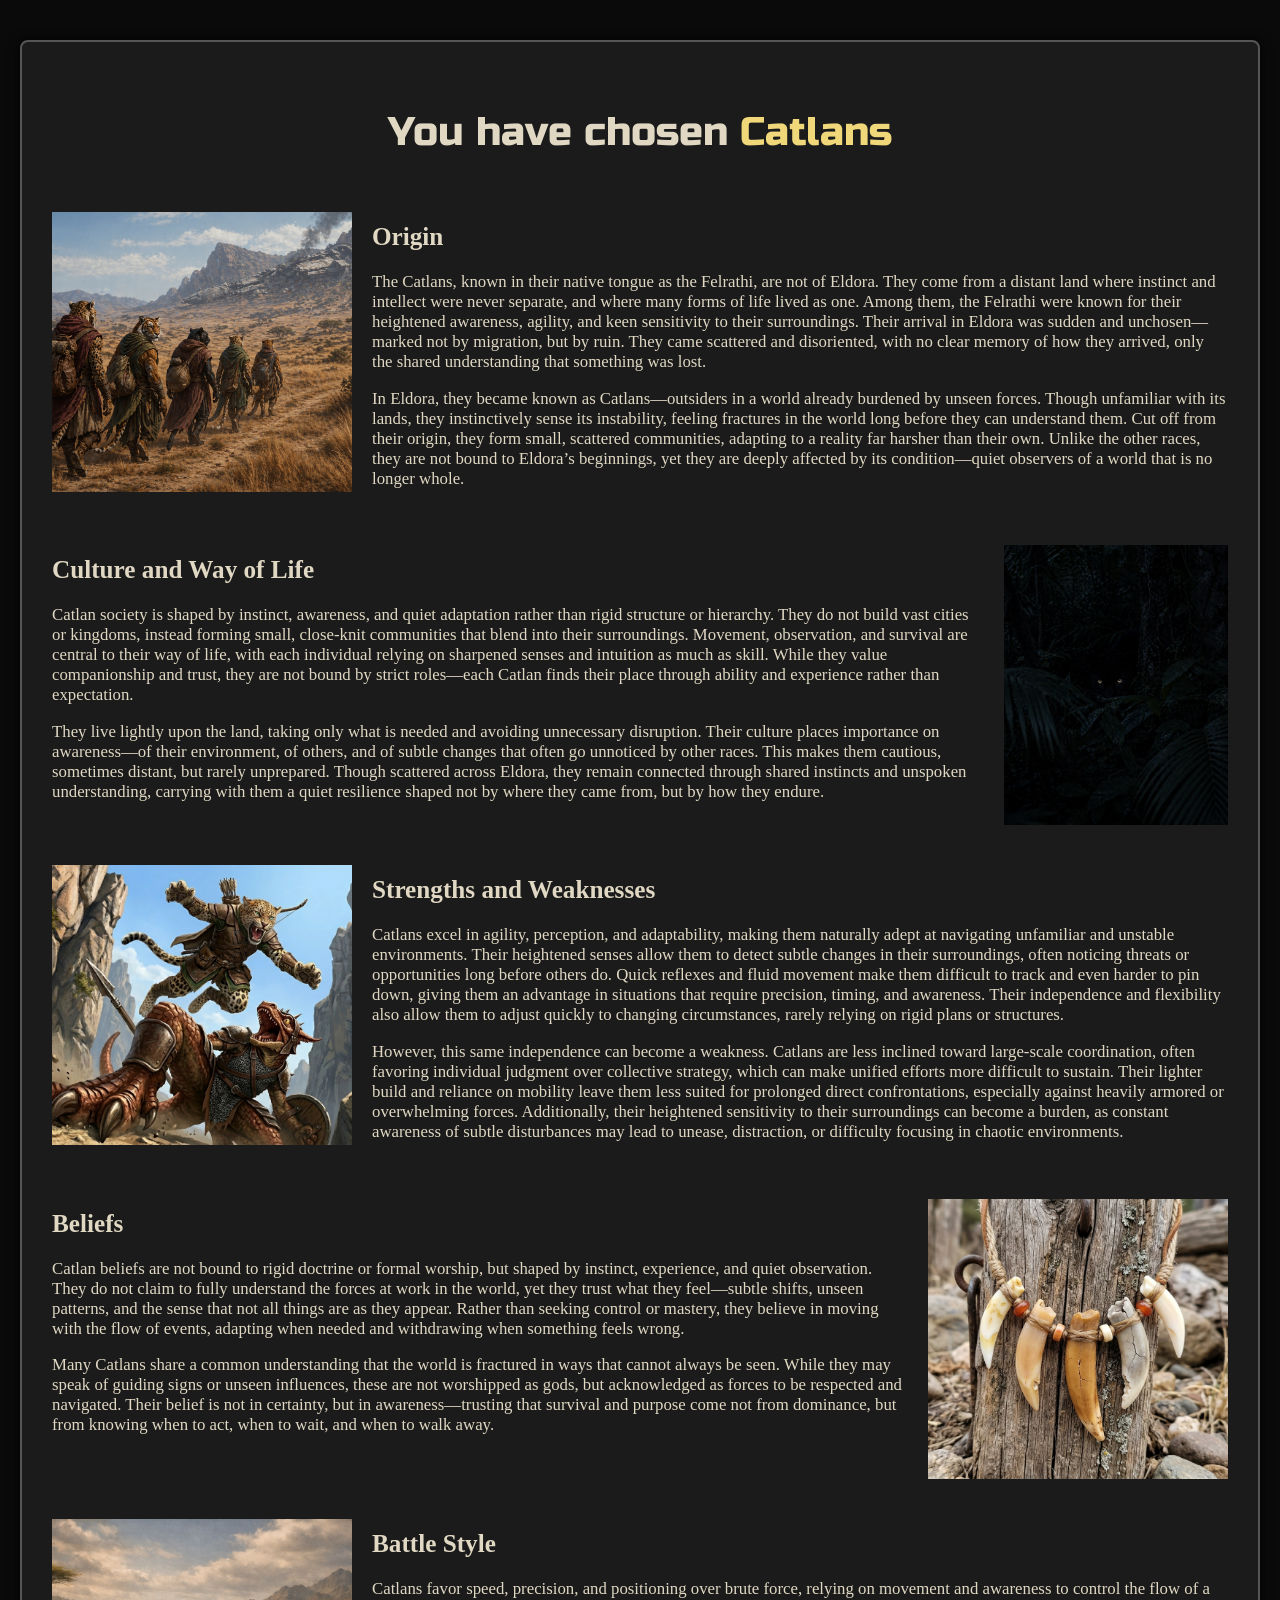
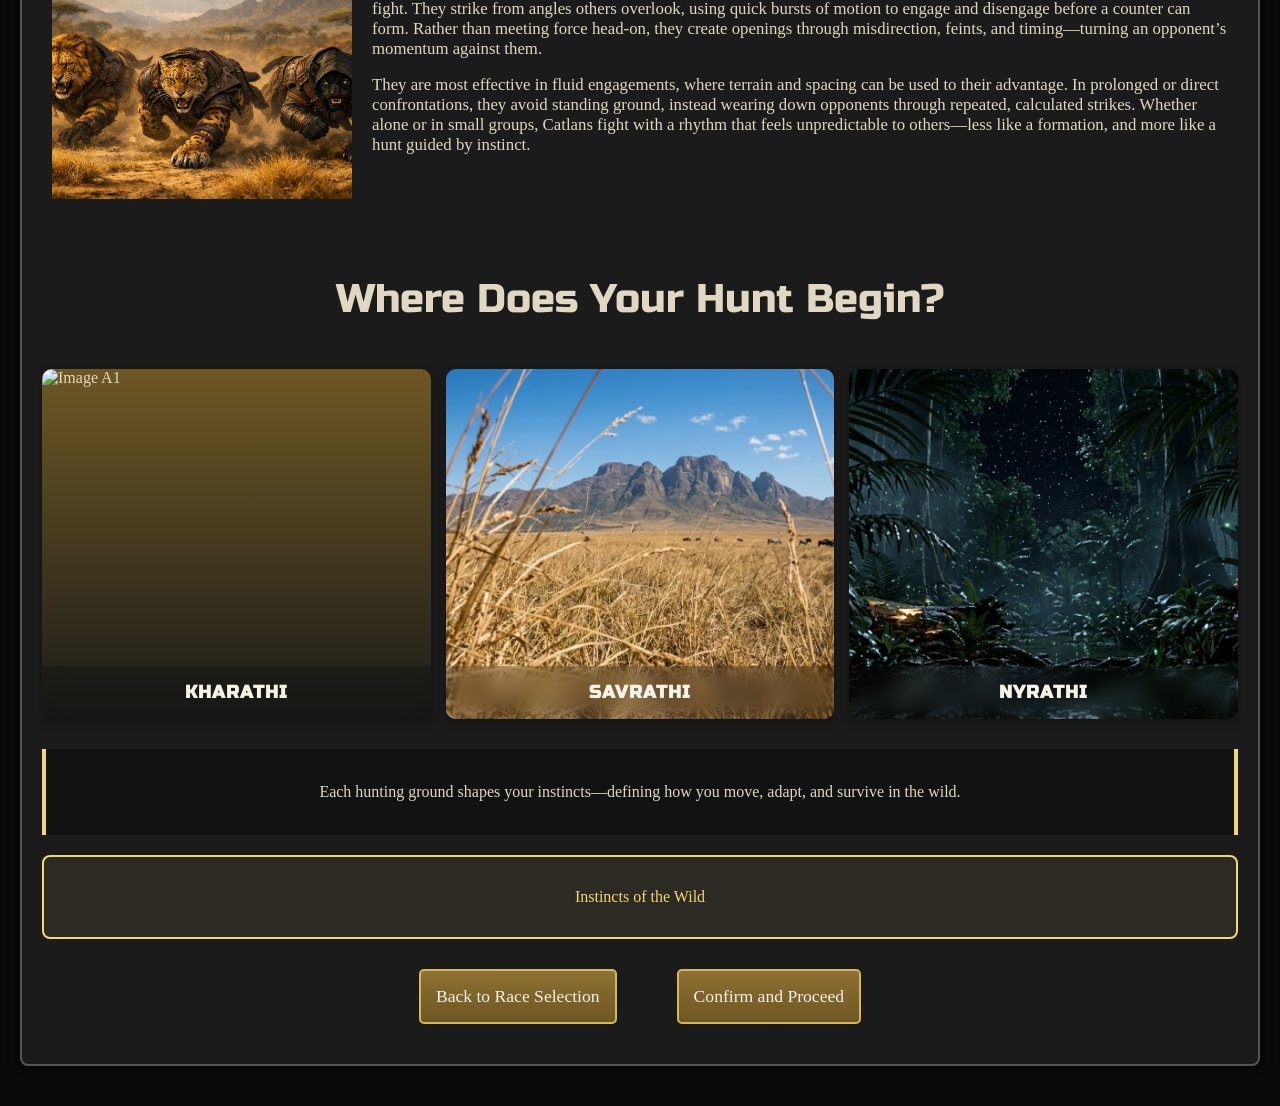
==== myfrpg-race-select-catlans.html @ 37b5cd44 "Initialize project" ====
<!DOCTYPE html>
<html lang="en">

<head>
    <meta charset="UTF-8" />
    <title>Master Your Fate RPG - Race - Select - Catlan</title>
    <link rel="stylesheet" href="css/style-myfrpg.css" />
    <link rel="preconnect" href="https://fonts.googleapis.com">
    <link rel="preconnect" href="https://fonts.gstatic.com" crossorigin>
    <link href="https://fonts.googleapis.com/css2?family=Manufacturing+Consent&family=Russo+One&display=swap"
        rel="stylesheet">
</head>

<body class="all-other-pages">
    <main>
        <div class="mainSelect">
            <div class="headerBox">
                <h3 class="pageTitle">You have chosen <span>Catlans</span></h3>
            </div>

            <div class="imageTextContainer">
                <div class="raceDescribeSection">
                    <img src="img/catlan-class-describe-origin.png" alt="Image A1">
                    <div class="raceDescribeText">
                        <h2>Origin</h2>
                        <p>The Catlans, known in their native tongue as the Felrathi, are not of Eldora. They come from
                            a distant land where instinct and intellect were never separate, and where many forms of
                            life lived as one. Among them, the Felrathi were known for their heightened awareness,
                            agility, and keen sensitivity to their surroundings. Their arrival in Eldora was sudden and
                            unchosen—marked not by migration, but by ruin. They came scattered and disoriented, with no
                            clear memory of how they arrived, only the shared understanding that something was lost.</p>

                        <p>In Eldora, they became known as Catlans—outsiders in a world already burdened by unseen
                            forces. Though unfamiliar with its lands, they instinctively sense its instability, feeling
                            fractures in the world long before they can understand them. Cut off from their origin, they
                            form small, scattered communities, adapting to a reality far harsher than their own. Unlike
                            the other races, they are not bound to Eldora’s beginnings, yet they are deeply affected by
                            its condition—quiet observers of a world that is no longer whole.</p>
                    </div>
                </div>
                <div class="raceDescribeSection">
                    <img src="img/catlan-class-describe-culture.png" alt="Image A1" class="img900">
                    <div class="raceDescribeText">
                        <h2>Culture and Way of Life</h2>
                        <p>Catlan society is shaped by instinct, awareness, and quiet adaptation rather than rigid
                            structure or hierarchy. They do not build vast cities or kingdoms, instead forming small,
                            close-knit communities that blend into their surroundings. Movement, observation, and
                            survival are central to their way of life, with each individual relying on sharpened senses
                            and intuition as much as skill. While they value companionship and trust, they are not bound
                            by strict roles—each Catlan finds their place through ability and experience rather than
                            expectation.
                        </p>

                        <p>They live lightly upon the land, taking only what is needed and avoiding unnecessary
                            disruption. Their culture places importance on awareness—of their environment, of others,
                            and of subtle changes that often go unnoticed by other races. This makes them cautious,
                            sometimes distant, but rarely unprepared. Though scattered across Eldora, they remain
                            connected through shared instincts and unspoken understanding, carrying with them a quiet
                            resilience shaped not by where they came from, but by how they endure.</p>
                    </div>
                    <img src="img/catlan-class-describe-culture.png" alt="Image A1" class="imgReg">
                </div>
                <div class="raceDescribeSection">
                    <img src="img/catlan-class-describe-strength-weakness.png" alt="Image A1">
                    <div class=" raceDescribeText">
                        <h2>Strengths and Weaknesses</h2>
                        <p>Catlans excel in agility, perception, and adaptability, making them naturally adept at
                            navigating unfamiliar and unstable environments. Their heightened senses allow them to
                            detect subtle changes in their surroundings, often noticing threats or opportunities long
                            before others do. Quick reflexes and fluid movement make them difficult to track and even
                            harder to pin down, giving them an advantage in situations that require precision, timing,
                            and awareness. Their independence and flexibility also allow them to adjust quickly to
                            changing circumstances, rarely relying on rigid plans or structures.</p>

                        <p>However, this same independence can become a weakness. Catlans are less inclined toward
                            large-scale coordination, often favoring individual judgment over collective strategy, which
                            can make unified efforts more difficult to sustain. Their lighter build and reliance on
                            mobility leave them less suited for prolonged direct confrontations, especially against
                            heavily armored or overwhelming forces. Additionally, their heightened sensitivity to their
                            surroundings can become a burden, as constant awareness of subtle disturbances may lead to
                            unease, distraction, or difficulty focusing in chaotic environments.</p>
                    </div>
                </div>
                <div class="raceDescribeSection">
                    <img src="img/catlan-class-describe-beliefs.png" alt="Image A1" class="img900">
                    <div class="raceDescribeText">
                        <h2>Beliefs</h2>
                        <p>Catlan beliefs are not bound to rigid doctrine or formal worship, but shaped by instinct,
                            experience, and quiet observation. They do not claim to fully understand the forces at work
                            in the world, yet they trust what they feel—subtle shifts, unseen patterns, and the sense
                            that not all things are as they appear. Rather than seeking control or mastery, they believe
                            in moving with the flow of events, adapting when needed and withdrawing when something feels
                            wrong.</p>

                        <p>Many Catlans share a common understanding that the world is fractured in ways that cannot
                            always be seen. While they may speak of guiding signs or unseen influences, these are not
                            worshipped as gods, but acknowledged as forces to be respected and navigated. Their belief
                            is not in certainty, but in awareness—trusting that survival and purpose come not from
                            dominance, but from knowing when to act, when to wait, and when to walk away.</p>
                    </div>
                    <img src="img/catlan-class-describe-beliefs.png" alt="Image A1" class="imgReg">
                </div>
                <div class="raceDescribeSection">
                    <img src="img/catlan-class-describe-battle-style.png" alt="Image A1">
                    <div class="raceDescribeText">
                        <h2>Battle Style</h2>
                        <p>Catlans favor speed, precision, and positioning over brute force, relying on movement and
                            awareness to control the flow of a fight. They strike from angles others overlook, using
                            quick bursts of motion to engage and disengage before a counter can form. Rather than
                            meeting force head-on, they create openings through misdirection, feints, and timing—turning
                            an opponent’s momentum against them.</p>

                        <p>They are most effective in fluid engagements, where terrain and spacing can be used to their
                            advantage. In prolonged or direct confrontations, they avoid standing ground, instead
                            wearing down opponents through repeated, calculated strikes. Whether alone or in small
                            groups, Catlans fight with a rhythm that feels unpredictable to others—less like a
                            formation, and more like a hunt guided by instinct.</p>
                    </div>
                </div>
            </div>

            <!--- Starting Zones --->
            <div class="headerBox headerBox2">
                <h3 class="pageTitle">Where Does Your Hunt Begin?</h3>
            </div>

            <!-- Starting Zones Images Container -->
            <div class="gallery-container-startingzones">

                <!-- Sylvaeriel -->
                <div class="gallery-item gallery-item-startingzones lockSelect">
                    <div class="image-wrapper2">
                        <img src="img/Kharathi.png" alt="Image A1">
                    </div>

                    <div class="image-name">Kharathi</div>

                    <!-- Hidden text source -->
                    <div class="describe-main2 hidden centerText">
                        <p>The Kharathi make their home in mountains and highlands, where strength, balance, and
                            endurance are constantly tested.<br>

                            They stand firm where others falter, mastering terrain that demands control and
                            discipline.<br>

                            To them, the hunt is not fleeting—it is a test of who can outlast the other.
                        </p>
                    </div>
                    <div class="describe-extra2 hidden">
                        <span class='racials'><strong>Predatory Focus:</strong></span> +25% Immune to Knockbacks or
                        Stagger, +5% Stamina Regeneration<br>
                    </div>
                </div>

                <!-- Valenreach -->
                <div class="gallery-item gallery-item-startingzones lockSelect">
                    <div class="image-wrapper2 ">
                        <img src="img/Savrathi.png" alt="Image A1">
                    </div>

                    <div class="image-name">Savrathi</div>

                    <!-- Hidden text source -->
                    <div class="describe-main2 hidden centerText">
                        <p>The Savrathi roam the open grasslands, where survival depends on speed, awareness, and
                            constant movement.<br>
                            They are quick to act, relying on sharp instincts to detect danger and opportunity from
                            afar.<br>
                            To them, the hunt is not just pursuit—it is knowing when to move, and never standing still
                            for long.
                        </p>

                    </div>
                    <div class="describe-extra2 hidden centerText">
                        <span class='racials'><strong>First Strike:</strong></span> +5% Damage on First Hit against a
                        Target, Always Strike First<br>
                    </div>
                </div>

                <!-- Luminaria -->
                <div class="gallery-item gallery-item-startingzones lockSelect">
                    <div class="image-wrapper2">
                        <img src="img/Nyrathi.png" alt="Image A1">
                    </div>

                    <div class="image-name">Nyrathi</div>

                    <!-- Hidden text source -->
                    <div class="describe-main2 hidden centerText">
                        <p>The Nyrathi dwell within dense forests and jungles, where silence and patience are the keys
                            to survival.<br>

                            They move with precision and restraint, striking only when the moment is certain.<br>

                            To them, the hunt is not about speed, but control—remaining unseen until it is already over.
                        </p>
                    </div>
                    <div class="describe-extra2 hidden">
                        <span class='racials'><strong>Primal Savagery:</strong></span> +10% Damage when below 75%
                        Health, +5% Critical Hit Chance<br>
                    </div>
                </div>
            </div>


            <div class="catlansStartingGrounds gameText" id="shortDescriptionContainer">
                <p id="mainInfoText2" class="centerText">Each hunting ground shapes your instincts—defining how you
                    move, adapt, and survive in the wild.</p>
            </div>
            <div class="extraInfo">
                <p id="extraInfoText2">Instincts of the Wild</p>
            </div>


            <!-- Back button and Confirm button -->
            <div id="standardBtnContainer">
                <button id="backBtn" class="confirmProceed">Back to Race Selection</button>
                <button id="confirmBtn" class="confirmProceed">Confirm and Proceed</button>
            </div>
        </div>
    </main>
    <!-- Modal for small screens -->
    <div id="mobileModal" class="modal">
        <div class="modal-content">
            <span class="close-btn">&times;</span>
            <div id="modalMainText"></div>
            <div id="modalExtraInfo"></div>
        </div>
    </div>
    </main>

    <script src="js/script-myfrpg.js"></script>
</body>

</html>
---- css/style-myfrpg.css ----
/* =========================================================
   GLOBAL STYLES (Shared across all pages)
   ========================================================= */
* {
  box-sizing: border-box;
}

body {
  background-color: #0a0a0a;
  font-family: 'Georgia', serif;
  margin: 0;
  padding: 0;
  color: #e0d8c3;
  opacity: 0;
}

.all-other-pages {
  transition: opacity 0.3s ease;
}

.title-page-only {
  opacity: 0;
  transition: opacity 1.5s ease;
}

body.loaded {
  opacity: 1;
}

main {
  display: flex;
  justify-content: center;
  padding: 40px 20px;
}

a {
  text-decoration: none;
}

.mainSelect {
  max-width: 1500px;
  width: 100%;
  background-color: #1b1b1b;
  padding: 20px;
  border: 2px solid #555;
  border-radius: 8px;
  box-shadow: 0 0 12px #000;
}

.headerBox {
  text-align: center;
  margin-bottom: 20px;
}

.headerBox2 {
  margin-top: -70px;
}

.pageTitle {
  line-height: 1.5;
  color: #e0d8c3;
  font-size: 2.5rem;
  font-family: "Russo One", sans-serif;
  font-weight: 400;
  font-style: normal;
}

.pageTitle span {
  color: #f0d87a;
}

.gameText {
  background-color: #121212;
  margin-top: 30px;
  padding: 15px;
  border-left: 4px solid #f0d87a;
  border-right: 4px solid #f0d87a;
  line-height: 1.5;
  color: #e0d8c3;
  font-size: 1rem;
  text-align: center;
  transition: opacity 0.3s ease, transform 0.3s ease;
  opacity: 1;
  transform: translateY(0);
}

.centerText {
  text-align: center;
}

/* Hidden elements */
.hidden {
  display: none;
}

.yellow {
  color: #f0d87a;
}

.cool-blue {
  color: #7A92F0;
}

.bigger {
  font-size: 1.3em;
}


/* =========================================================
   START SCREEN (myfrpg-start.html)
   ========================================================= */
#landingPage {
  max-width: 1200px;
  width: 100%;
  background-color: #1b1b1b;
  padding: 20px;
  border: 2px solid #555;
  border-radius: 8px;
  box-shadow: 0 0 12px #000;
}

/* Stats (hidden on intro) */
#stats {
  background-color: #222;
  border: 1px solid #555;
  padding: 10px;
  margin-bottom: 10px;
  display: none;
  /* set display to flex to display stats box */
  justify-content: space-around;
  font-weight: bold;
}

.stat {
  color: #f0d87a;
}

/* Intro Button */
#standardBtnContainer {
  display: flex;
  justify-content: center;
  margin-bottom: 20px;
}

#standardBtnContainer button,
#mobileModal button {
  background: linear-gradient(to bottom, #8e7032, #6e5723);
  border: 2px solid #d3b95c;
  color: #f5f3e7;
  padding: 15px 15px;
  margin-top: 30px;
  margin-left: 30px;
  margin-right: 30px;
  font-size: 1.1em;
  cursor: pointer;
  font-family: 'Georgia', serif;
  border-radius: 5px;
  text-decoration: none;
  transition: transform 0.3s ease-in-out;
}

#standardBtnContainer button a {
  padding: 12px 30px;
}

#standardBtnContainer button:hover,
#mobileModal button:hover {
  background: linear-gradient(to bottom, #a07d3a, #7e652b);
  transform: scale(1.05);
}

#createCharacterBtn a,
#confirmBtn a {
  color: #f5f3e7;
}

/* Controls (hidden initially) */
#controls {
  display: none;
  /* set display to flex to display buttons */
  flex-direction: column;
  gap: 10px;
  margin-bottom: 15px;
}

/* Monster Stats */
#monsterStats {
  background-color: #3b0d0d;
  border: 1px solid #c40b0b;
  padding: 10px;
  margin-bottom: 15px;
  color: #f5c6c6;
}

/* Image Placeholder */
#imageContainer img {
  max-height: 100%;
  max-width: 100%;
  object-fit: contain;
}


/* =========================================================
   RACE SELECT SCREEN (myfrpg-race-select.html)
   ========================================================= */

/* Slideshow container */
.slideshow-container {
  max-height: 80%;
  max-width: 85%;
  position: relative;
  margin: auto;
  overflow: hidden;
}

.slide-wrapper {
  display: flex;
  align-items: center;
  justify-content: center;
  position: relative;
  max-width: 550px;
  margin: 0 auto;
}

/* Hide the images by default */
.mySlides {
  display: none;
  width: 100%;
  text-align: center;
}

/* Resize and align images properly */
.characterImage {
  max-width: 100%;
  height: auto;
  display: block;
}

/* Limit champion image size on stats page */
#statsPage .characterImage {
  max-width: 300px;
  /* or whatever size looks good */
  height: auto;
  margin: 0 auto;
  /* center the image */
  display: block;
}

/* Arrow styling */
.prev,
.next {
  position: relative;
  /* relative to the wrapper */
  top: 0;
  transform: none;
  font-size: 2rem;
  background-color: transparent;
  color: white;
  padding: 10px;
  cursor: pointer;
  user-select: none;
  z-index: 1;
}

.prev:hover,
.next:hover {
  background-color: rgba(0, 0, 0, 0.6);
  border-radius: 4px;
}

/* The dots/bullets/indicators */
.slider-info-bar {
  display: flex;
  justify-content: space-between;
  align-items: center;
  margin: 10px auto 20px auto;
  width: 85%;
}

.slider-dots {
  display: flex;
  gap: 8px;
}

.dot {
  cursor: pointer;
  height: 15px;
  width: 15px;
  background-color: #bbb;
  border-radius: 50%;
  display: inline-block;
  transition: background-color 0.6s ease;
}

.active,
.dot:hover {
  background-color: #d3b95c;
}

.class-name {
  font-size: 1.5rem;
  font-weight: bold;
  font-family: "Russo One", sans-serif;
  color: #d3b95c;
  letter-spacing: 2px;
}

/* Fading animation */
.fade {
  animation-name: fade;
  animation-duration: 1.5s;
}

@keyframes fade {
  from {
    opacity: .4;
  }

  to {
    opacity: 1;
  }
}

/* Gender and Race selection */
.character-options {
  display: flex;
  flex-direction: column;
  align-items: center;
  margin-top: 30px;
}

.genderSelect {
  display: flex;
  justify-content: center;
  gap: 20px;
  margin-bottom: 20px;
}

.genderSelect label {
  font-size: 1.6rem;
  cursor: pointer;
  font-family: "Russo One", sans-serif;
  color: #f0d87a;
}


/* Class description highlight */
.class-describe {
  font-size: 1.1rem;
  font-family: "Russo One", sans-serif;
  color: #d3b95c;
}

/* =========================================================
   CLASS SELECT SCREEN (myfrpg-class-select.html)
   ========================================================= */
#characterStats {
  max-width: 1200px;
  width: 100%;
  background-color: #1b1b1b;
  padding: 20px;
  border: 2px solid #555;
  border-radius: 8px;
  box-shadow: 0 0 12px #000;
}

/* Make stats section a flex container */
.imageTextContainer {
  display: flex;
  align-items: flex-start;
  flex-direction: column;
  /* align items at the top */
  gap: 20px;
  /* space between image and text */
}

.raceDescribeSection {
  display: flex;
  align-items: flex-start;
  /* align items at the top */
  gap: 20px;
  /* space between image and text */
  margin: 10px;
}

.imageTextContainer .raceDescribeSection img {
  max-width: 300px;
  max-height: 300px;
  /* adjust as needed */
  height: 280px;
  width: auto;
  display: block;
  object-fit: cover;
}

.raceDescribeText {
  flex: 1;
  /* expands to fill space */
  text-align: left;
  /* ensure text aligns left */
  font-size: 1.05rem;
  margin-top: -10px;
}

.imageTextContainer div:nth-child(5) {
  margin-bottom: 100px;
}

/* Limit champion image size */
#statsPage .characterImage {
  max-width: 250px;
  /* adjust as needed */
  height: auto;
  display: block;
}

/* Make description take remaining space */
#classDescribe {
  flex: 1;
  /* expands to fill space */
  text-align: left;
  /* ensure text aligns left */
}

/* =========================================================
   GALLERY STYLE (myfrpg-race-select.html)
   ========================================================= */
.gallery-container {
  width: 100%;
  max-width: 1500px;
  display: flex;
  flex-wrap: wrap;
  gap: 15px;
  justify-content: center;
}

.gallery-item {
  width: 100%;
  height: 400px;
  position: relative;
  overflow: hidden;
  border-radius: 10px;
  cursor: pointer;
  box-shadow: 0 4px 10px rgba(0, 0, 0, 0.3);
  transition: transform .3s ease;
}

.imageTextContainer .raceDescribeSection .img900 {
  display: none;
}


/* ======================== RESPONSIVE GALLERY GRID FIX (5-COLUMN VERSION) ======================== */
/* Keeps five images per row on large screens, scaling smoothly down to two and one on smaller screens. 
   Each image fully fills its .gallery-item container and keeps your hover/fade effects intact. */

.gallery-container {
  display: grid;
  grid-template-columns: repeat(5, 1fr);
  /* 5 per row on large screens */
  gap: 15px;
  justify-content: center;
  align-items: stretch;
  width: 100%;
  max-width: 1600px;
  /* Optional: keeps it centered on ultra-wide monitors */
  margin: 0 auto;
}

/* Gallery container for starting zones */
.gallery-container-startingzones {
  display: grid;
  /* 3 per row on large screens */
  grid-template-columns: repeat(3, 1fr);
  gap: 15px;
  justify-content: center;
  align-items: stretch;
  width: 100%;
  max-width: 1600px;
  /* Optional: keeps it centered on ultra-wide monitors */
  margin: 0 auto;
}

/* Gallery item for starting zones */
.gallery-item-startingzones {
  position: relative;
  overflow: hidden;
  /* Adjust height as needed */
  height: 500px;
  transition: transform 0.3s ease, border-color 0.3s ease;
}

.gallery-item {
  position: relative;
  overflow: hidden;
  height: 350px;
  /* Adjust height as needed */
  transition: transform 0.3s ease, border-color 0.3s ease;
}

/* Make sure images fully fill their containers */
.image-wrapper {
  width: 100%;
  height: 100%;
  position: relative;
  overflow: hidden;
  background: linear-gradient(to top, rgba(142, 112, 50, 0), rgba(110, 87, 35, 1));
}

.image-wrapper img {
  width: 100%;
  height: 100%;
  object-fit: cover;
  /* Prevents squishing */
  transition: opacity 0.6s ease, transform 0.6s ease;
}

.image-wrapper2 {
  width: 100%;
  height: 100%;
  position: relative;
  overflow: hidden;
  background: linear-gradient(to top, rgba(142, 112, 50, 0), rgba(110, 87, 35, 1));
}

.image-wrapper2 img {
  width: 100%;
  height: 100%;
  object-fit: cover;
  /* Prevents squishing */
  transition: opacity 0.6s ease, transform 0.6s ease;
}

.gallery-item-startingzones:hover .image-wrapper2 img {
  transform: scale(.95);
  border-radius: 3%;
}

.gallery-item-startingzones.locked .image-wrapper2 img {
  transform: scale(.97);
  border-radius: 3%;
}

.gallery-item:hover .image-wrapper img:nth-child(2) {
  opacity: 1;
  transform: scale(.9);
  border-radius: 3%;
}

.gallery-item:hover .image-wrapper img:nth-child(1) {
  opacity: 0;
  transform: scale(1.35);
}

/* 3 per row on medium screens */
@media (max-width: 1200px) and (min-width: 900px) {
  .gallery-container {
    grid-template-columns: repeat(3, 1fr);
  }
}

/* 2 per row on tablets */
@media (max-width: 899px) and (min-width: 600px) {
  .gallery-container {
    grid-template-columns: repeat(2, 1fr);
  }
}

/* 1 per row on mobile */
@media (max-width: 599px) {
  .gallery-container {
    grid-template-columns: 1fr;
  }
}

.image-wrapper {
  width: 100%;
  height: 85%;
  position: relative;
  overflow: hidden;
}

.image-wrapper img {
  width: 100%;
  height: 100%;
  object-fit: cover;
  position: absolute;
  top: 0;
  left: 0;
  transition: opacity .7s ease, transform .7s ease;
}


.image-wrapper img:nth-child(2) {
  opacity: 0;
  transform: scale(1.1);
}

.gallery-item:hover .image-wrapper img:nth-child(2) {
  opacity: 1;
  transform: scale(.9);
  border-radius: 3%;
}


.gallery-item:hover .image-wrapper img:nth-child(1) {
  opacity: 0;
  transform: scale(1.35);
}

.gallery-item.locked .image-wrapper img:nth-child(2) {
  opacity: 1;
  transform: scale(.95);
  border-radius: 3%;
}

.gallery-item.locked .image-wrapper img:nth-child(1) {
  opacity: 0;
  transform: scale(1.05);
}

.image-name {
  position: absolute;
  bottom: 0;
  left: 0;
  width: 100%;
  height: 15%;
  display: flex;
  align-items: center;
  justify-content: center;
  font-weight: 600;
  font-size: 1.1rem;
  font-family: 'Russo One', sans-serif;
  color: #f5f3e7;
  background: rgba(0, 0, 0, 0.2);
  backdrop-filter: blur(10px);
  text-transform: uppercase;
  letter-spacing: 1px;
  transition: background 0.3s ease;
  z-index: 2;
}

.gallery-item:hover .image-name {
  background: linear-gradient(to bottom, rgba(142, 112, 50, 0), rgba(110, 87, 35, 1));
}

.gallery-item.locked .image-name {
  background: linear-gradient(to bottom, rgba(142, 112, 50, 0), rgba(110, 87, 35, 1));
}

.image-wrapper img:nth-child(3) {
  opacity: 0;
}

.centerText {
  text-align: center;
}

.textInfo {
  font-size: 1.1rem;
}

/* ======================== Extra Info Display ======================== */

.extraInfo {
  margin-top: 20px;
  padding: 15px;
  background: rgba(240, 216, 122, 0.08);
  border: 2px solid #f0d87a;
  border-radius: 8px;
  color: #f0d87a;
  font-family: "Cinzel", serif;
  font-size: 1rem;
  text-align: center;
  transition: opacity 0.3s ease, transform 0.3s ease;
  opacity: 1;
  transform: translateY(0);
}

.gameText.fade-out {
  opacity: 0;
  transform: translateY(5px);
}

.gameText.fade-in {
  opacity: 1;
  transform: translateY(0);
}

.extraInfo.fade-out {
  opacity: 0;
  transform: translateY(5px);
}

.extraInfo.fade-in {
  opacity: 1;
  transform: translateY(0);
}

.racials {
  color: white;
  font-size: 1.2rem;
}


/* ======================== MODAL (Small Screen Version of gameText) ======================== */
.modal {
  display: none;
  /* Hidden by default */
  position: fixed;
  z-index: 1000;
  left: 0;
  top: 0;
  width: 100%;
  height: 100%;
  padding-top: 25%;
  padding-left: 10%;
  overflow: auto;
  background-color: rgba(5, 5, 5, 0.85);
  backdrop-filter: blur(6px);
  justify-content: center;
  align-items: center;
}

.modal-content {
  background-color: #121212;
  border: 3px solid #f0d87a;
  color: #e0d8c3;
  padding: 25px;
  width: 90%;
  max-width: 550px;
  font-size: 1rem;
  text-align: center;
  border-radius: 10px;
  box-shadow: 0 0 20px rgba(240, 216, 122, 0.2);
  animation: fadeIn 0.4s ease;
}

#modalExtraInfo {
  margin-top: 1rem;
  /* creates a nice gap */
}

.close-btn {
  color: #f0d87a;
  float: right;
  margin-top: -20px;
  margin-right: -10px;
  font-size: 1.5rem;
  font-weight: bold;
  cursor: pointer;
}

.close-btn:hover {
  color: #fff;
}

@keyframes fadeIn {
  from {
    opacity: 0;
    transform: scale(0.95);
  }

  to {
    opacity: 1;
    transform: scale(1);
  }
}


/* ======================== MEDIA QUERIES ======================== */

/* 1200px and below (large screens shifting to medium) */
@media (max-width: 1200px) {

  /* Example: adjust modal size */
  .modal-content {
    max-width: 1000px;
    font-size: 0.95rem;
  }

  .image-wrapper:hover img:nth-child(1) {
    transform: scale(1.03);
  }
}

/* 1060px breakpoint */
@media (max-width: 1060px) {

  .imageTextContainer .raceDescribeSection img {
    margin-top: 30px;
  }
}


/* 900px and below (tablets and small laptops) */
@media (max-width: 900px) {

  /* Example: center modal more tightly */
  .modal {
    padding-top: 20%;
    padding-left: 10%;
  }

  .modal-content {
    max-width: 1000px;
    font-size: 0.9rem;
    padding: 20px;
  }

  .image-wrapper img:nth-child(3) {
    opacity: 0;
  }

  .raceDescribeSection {
    display: block;
  }

  .imageTextContainer .raceDescribeSection .raceDescribeText h2 {
    margin-top: 35px;
  }

  .imageTextContainer .raceDescribeSection img {
    float: left;
    margin-right: 17px;
    margin-bottom: 8px;
    clip-path: margin-box;
  }

  .imageTextContainer .raceDescribeSection .img900 {
    display: block;
  }

  .imageTextContainer .raceDescribeSection .imgReg {
    display: none;
  }
}


/* 600px and below (phones) */
@media (max-width: 600px) {

  /* Tighten modal and reduce padding */
  .modal {
    padding-top: 15%;
    padding-left: 8%;
  }

  .modal-content {
    width: 92%;
    max-width: 1000px;
    padding: 18px;
    font-size: 0.85rem;
  }

  .close-btn {
    font-size: 1.3rem;
    margin-top: -15px;
    margin-right: -5px;
  }

  .image-wrapper img:nth-child(2) {
    opacity: 0;
    transform: scale(1);
    object-fit: scale-down;
    z-index: 2;
  }

  .image-wrapper img:nth-child(3) {
    opacity: .15;
    transform: scale(1);
    object-fit: cover;
    z-index: -1;
  }

  .gallery-item:hover .image-wrapper img:nth-child(2) {
    opacity: 1;
    transform: scale(1);
    transform-origin: center;
    object-fit: scale-down;
  }

  .gallery-item:hover .image-wrapper img:nth-child(3) {
    z-index: 1;
  }


  .gallery-item:hover .image-wrapper img:nth-child(1) {
    opacity: 0;
    transform: scale(1.1);
  }

  .gallery-item.locked .image-wrapper img:nth-child(2) {
    opacity: 1;
    transform: scale(1);
  }

  .gallery-item.locked .image-wrapper img:nth-child(1) {
    opacity: 0;
    transform: scale(1.05);
  }

  .raceDescribeSection {
    display: flex;
    flex-direction: column;
  }

  .raceDescribeSection:nth-child(2),
  .raceDescribeSection:nth-child(4) {
    flex-direction: column-reverse;
  }

  .imageTextContainer .raceDescribeSection .img900 {
    display: none;
  }

  .imageTextContainer .raceDescribeSection .imgReg {
    display: block;
  }

  .raceDescribeText h2,
  .raceDescribeText p {
    text-align: center;
  }

  .imageTextContainer .raceDescribeSection img {
    width: 100%;
    max-width: 100%;
    object-fit: cover;
  }

  .pageTitle {
    font-size: 2.1rem;
    line-height: 1;
  }

  .imageTextContainer .raceDescribeSection .raceDescribeText h2 {
    margin-top: 0px;
  }

  .imageTextContainer .raceDescribeSection img {
    margin-top: 0px;
  }

}




/* =========================================================
   CODE DUMPS / UNUSED / ALTERNATIVE
   ========================================================= */
/* Alt Image Style
#imageContainer {
  margin-top: 20px;
  height: 150px;
  background-color: #181818;
  border: 1px dashed #555;
  display: flex;
  align-items: center;
  justify-content: center;
  color: #444;
  font-style: italic;
  font-size: 0.9em;
}

.raceSelect {
  display: flex;
  flex-wrap: wrap;
  justify-content: center;
  gap: 15px;
  max-width: 550px;
}

.raceSelect label {
  font-family: "Russo One", sans-serif;
  cursor: pointer;
  font-size: 1rem;
  color: #e0d8c3;
}

*/
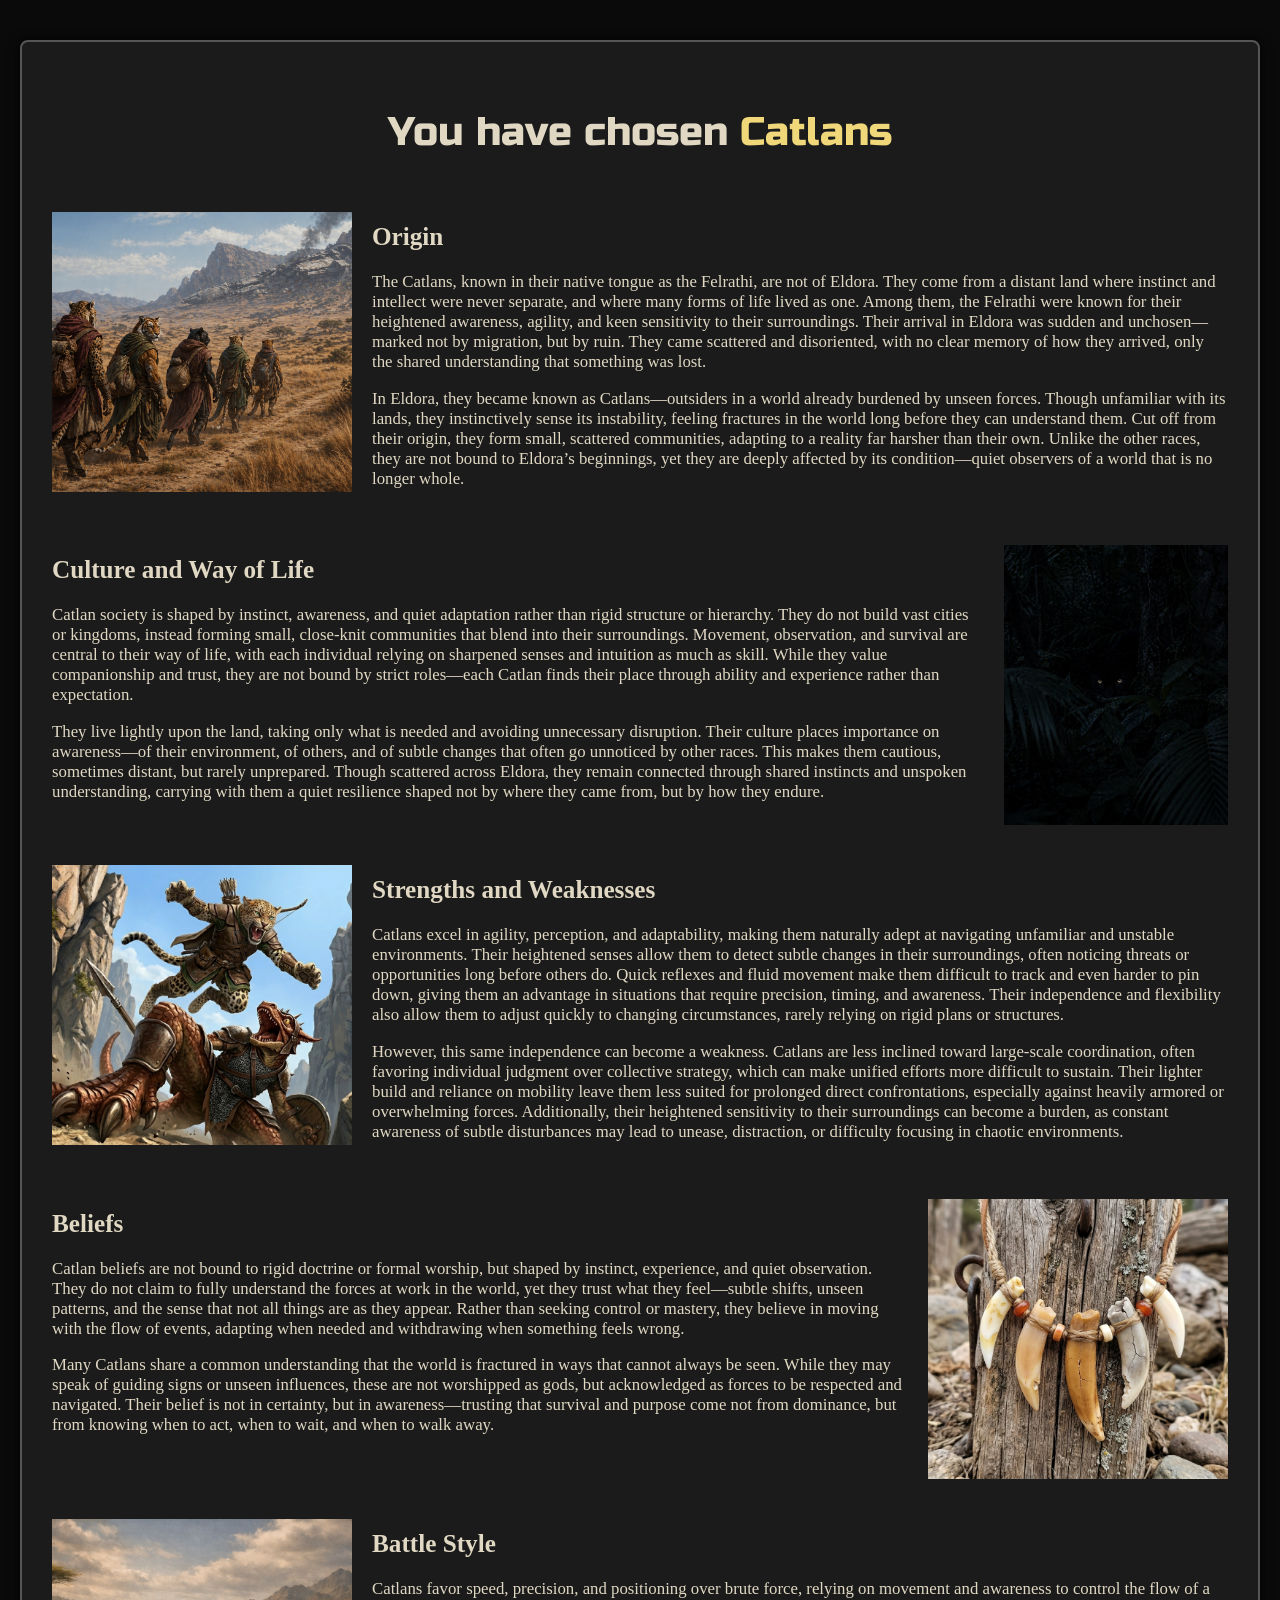
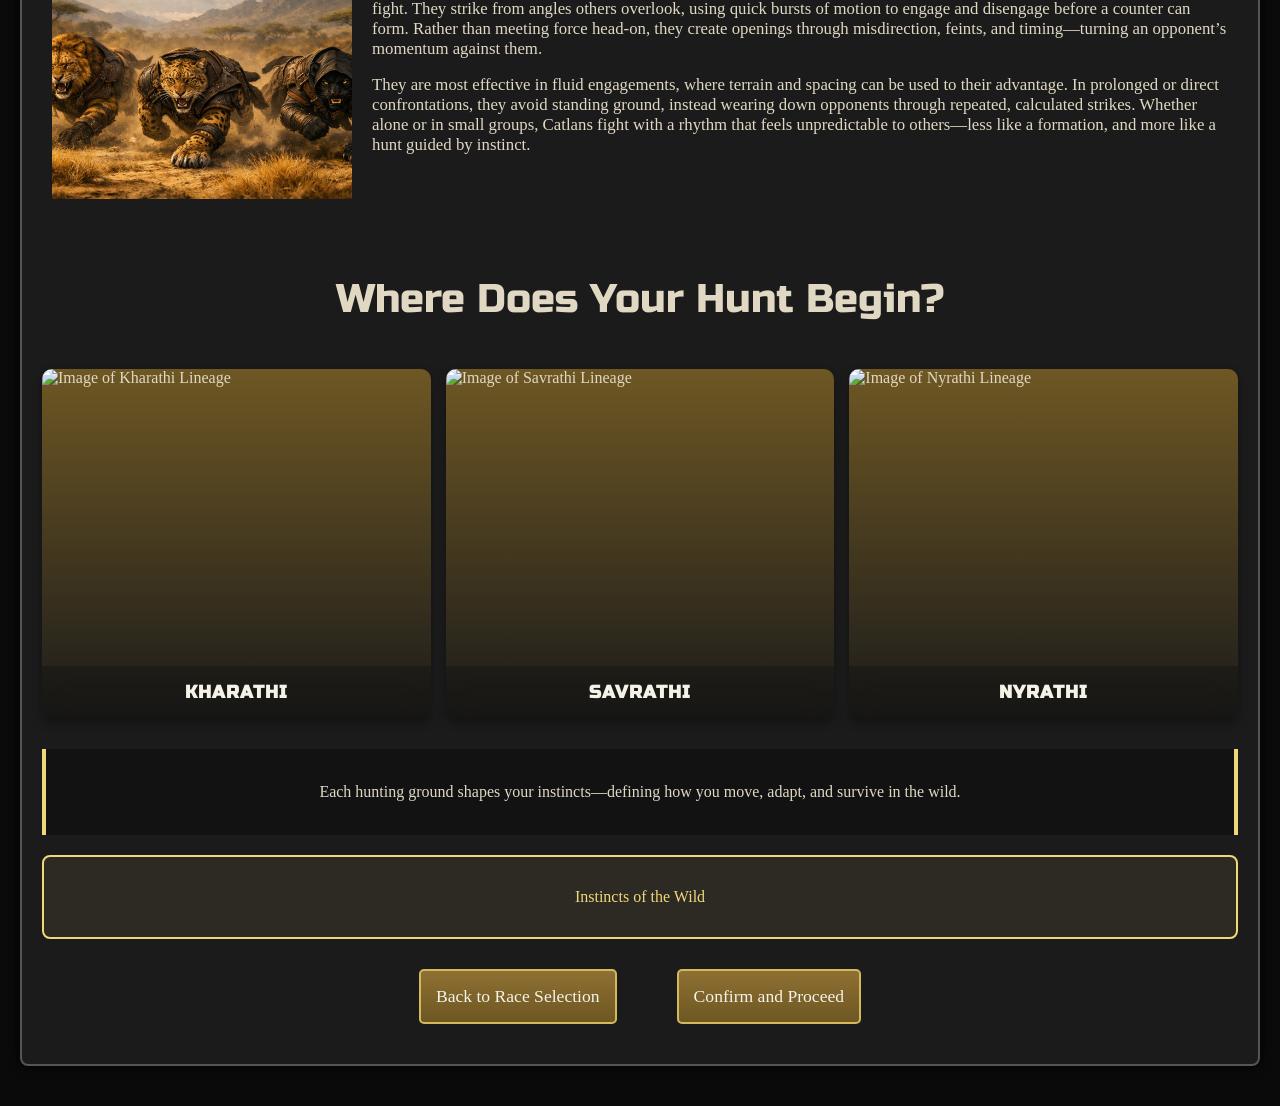
==== commit e0c2d40f: "Add new factions Bramblestead, Alderwyn, Merryvale, Kharathi, Savrathi, and Nyrathi with description" ====
--- a/myfrpg-race-select-catlans.html
+++ b/myfrpg-race-select-catlans.html
@@ -11,6 +11,8 @@
         rel="stylesheet">
 </head>
 
+<!-- CATLANS -->
+
 <body class="all-other-pages">
     <main>
         <div class="mainSelect">
@@ -18,6 +20,7 @@
                 <h3 class="pageTitle">You have chosen <span>Catlans</span></h3>
             </div>
 
+            <!-- Origin -->
             <div class="imageTextContainer">
                 <div class="raceDescribeSection">
                     <img src="img/catlan-class-describe-origin.png" alt="Image A1">
@@ -38,6 +41,8 @@
                             its condition—quiet observers of a world that is no longer whole.</p>
                     </div>
                 </div>
+
+                <!-- Culture and Way of Life -->
                 <div class="raceDescribeSection">
                     <img src="img/catlan-class-describe-culture.png" alt="Image A1" class="img900">
                     <div class="raceDescribeText">
@@ -60,6 +65,8 @@
                     </div>
                     <img src="img/catlan-class-describe-culture.png" alt="Image A1" class="imgReg">
                 </div>
+
+                <!-- Strengths and Weaknesses -->
                 <div class="raceDescribeSection">
                     <img src="img/catlan-class-describe-strength-weakness.png" alt="Image A1">
                     <div class=" raceDescribeText">
@@ -81,6 +88,8 @@
                             unease, distraction, or difficulty focusing in chaotic environments.</p>
                     </div>
                 </div>
+
+                <!-- Beliefs -->
                 <div class="raceDescribeSection">
                     <img src="img/catlan-class-describe-beliefs.png" alt="Image A1" class="img900">
                     <div class="raceDescribeText">
@@ -100,6 +109,8 @@
                     </div>
                     <img src="img/catlan-class-describe-beliefs.png" alt="Image A1" class="imgReg">
                 </div>
+
+                <!-- Battle Style -->
                 <div class="raceDescribeSection">
                     <img src="img/catlan-class-describe-battle-style.png" alt="Image A1">
                     <div class="raceDescribeText">
@@ -127,86 +138,59 @@
             <!-- Starting Zones Images Container -->
             <div class="gallery-container-startingzones">
 
-                <!-- Sylvaeriel -->
-                <div class="gallery-item gallery-item-startingzones lockSelect">
+                <!-- Kharathi -->
+                <div class="gallery-item gallery-item-startingzones lockSelect" data-faction="kharathi">
                     <div class="image-wrapper2">
-                        <img src="img/Kharathi.png" alt="Image A1">
-                    </div>
-
-                    <div class="image-name">Kharathi</div>
+                        <img src="" alt="Image of Kharathi Lineage">
+                    </div>
+
+                    <div class="image-name"></div>
 
                     <!-- Hidden text source -->
-                    <div class="describe-main2 hidden centerText">
-                        <p>The Kharathi make their home in mountains and highlands, where strength, balance, and
-                            endurance are constantly tested.<br>
-
-                            They stand firm where others falter, mastering terrain that demands control and
-                            discipline.<br>
-
-                            To them, the hunt is not fleeting—it is a test of who can outlast the other.
-                        </p>
-                    </div>
+                    <div class="describe-main2 hidden centerText"></div>
                     <div class="describe-extra2 hidden">
-                        <span class='racials'><strong>Predatory Focus:</strong></span> +25% Immune to Knockbacks or
-                        Stagger, +5% Stamina Regeneration<br>
-                    </div>
-                </div>
-
-                <!-- Valenreach -->
-                <div class="gallery-item gallery-item-startingzones lockSelect">
+                        <span class='racials'><strong></strong></span><br>
+                    </div>
+                </div>
+
+                <!-- Savrathi -->
+                <div class="gallery-item gallery-item-startingzones lockSelect" data-faction="savrathi">
                     <div class="image-wrapper2 ">
-                        <img src="img/Savrathi.png" alt="Image A1">
-                    </div>
-
-                    <div class="image-name">Savrathi</div>
+                        <img src="" alt="Image of Savrathi Lineage">
+                    </div>
+
+                    <div class="image-name"></div>
 
                     <!-- Hidden text source -->
-                    <div class="describe-main2 hidden centerText">
-                        <p>The Savrathi roam the open grasslands, where survival depends on speed, awareness, and
-                            constant movement.<br>
-                            They are quick to act, relying on sharp instincts to detect danger and opportunity from
-                            afar.<br>
-                            To them, the hunt is not just pursuit—it is knowing when to move, and never standing still
-                            for long.
-                        </p>
-
-                    </div>
+                    <div class="describe-main2 hidden centerText"></div>
                     <div class="describe-extra2 hidden centerText">
-                        <span class='racials'><strong>First Strike:</strong></span> +5% Damage on First Hit against a
-                        Target, Always Strike First<br>
-                    </div>
-                </div>
-
-                <!-- Luminaria -->
-                <div class="gallery-item gallery-item-startingzones lockSelect">
+                        <span class='racials'><strong></strong></span><br>
+                    </div>
+                </div>
+
+                <!-- Nyrathi -->
+                <div class="gallery-item gallery-item-startingzones lockSelect" data-faction="nyrathi">
                     <div class="image-wrapper2">
-                        <img src="img/Nyrathi.png" alt="Image A1">
-                    </div>
-
-                    <div class="image-name">Nyrathi</div>
+                        <img src="" alt="Image of Nyrathi Lineage">
+                    </div>
+
+                    <div class="image-name"></div>
 
                     <!-- Hidden text source -->
-                    <div class="describe-main2 hidden centerText">
-                        <p>The Nyrathi dwell within dense forests and jungles, where silence and patience are the keys
-                            to survival.<br>
-
-                            They move with precision and restraint, striking only when the moment is certain.<br>
-
-                            To them, the hunt is not about speed, but control—remaining unseen until it is already over.
-                        </p>
-                    </div>
+                    <div class="describe-main2 hidden centerText"></div>
                     <div class="describe-extra2 hidden">
-                        <span class='racials'><strong>Primal Savagery:</strong></span> +10% Damage when below 75%
-                        Health, +5% Critical Hit Chance<br>
-                    </div>
-                </div>
-            </div>
-
-
+                        <span class='racials'><strong></strong></span><br>
+                    </div>
+                </div>
+            </div>
+
+            <!-- Short Description -->
             <div class="catlansStartingGrounds gameText" id="shortDescriptionContainer">
                 <p id="mainInfoText2" class="centerText">Each hunting ground shapes your instincts—defining how you
                     move, adapt, and survive in the wild.</p>
             </div>
+
+            <!-- Traits -->
             <div class="extraInfo">
                 <p id="extraInfoText2">Instincts of the Wild</p>
             </div>
